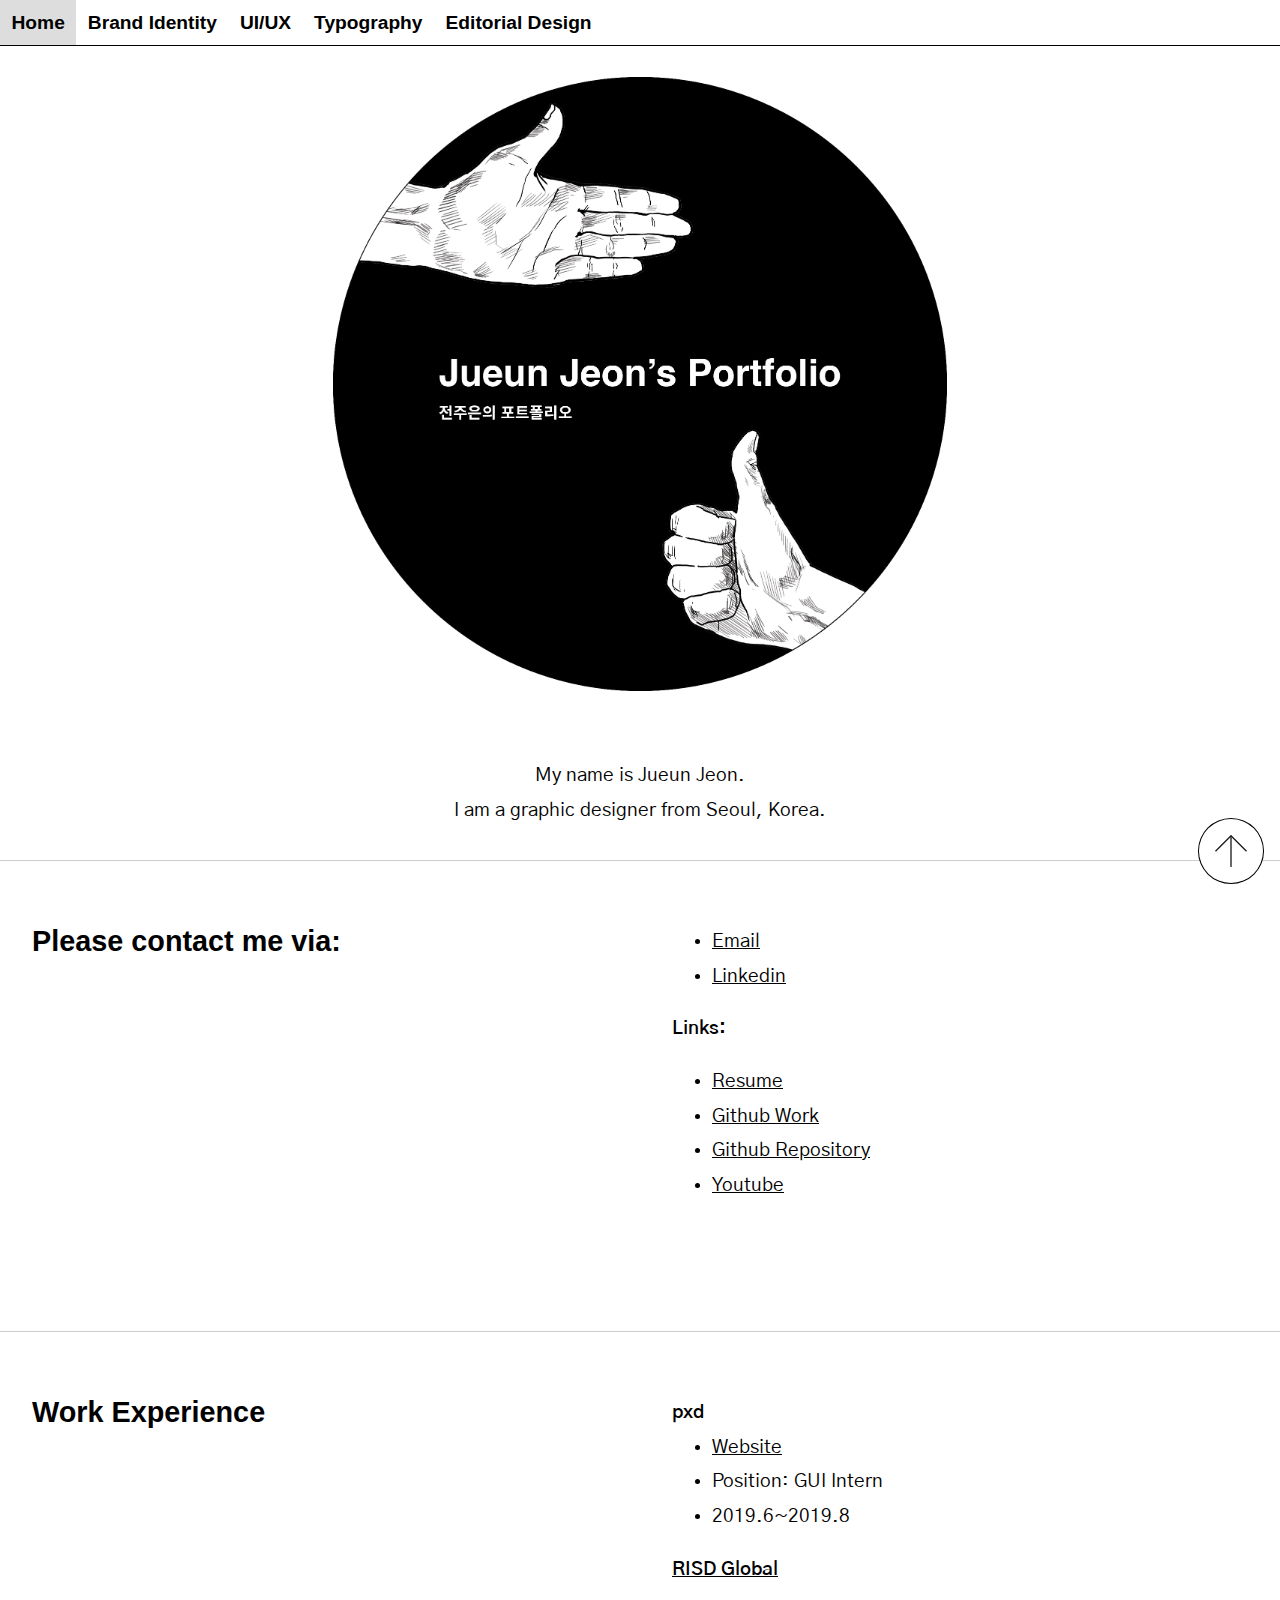
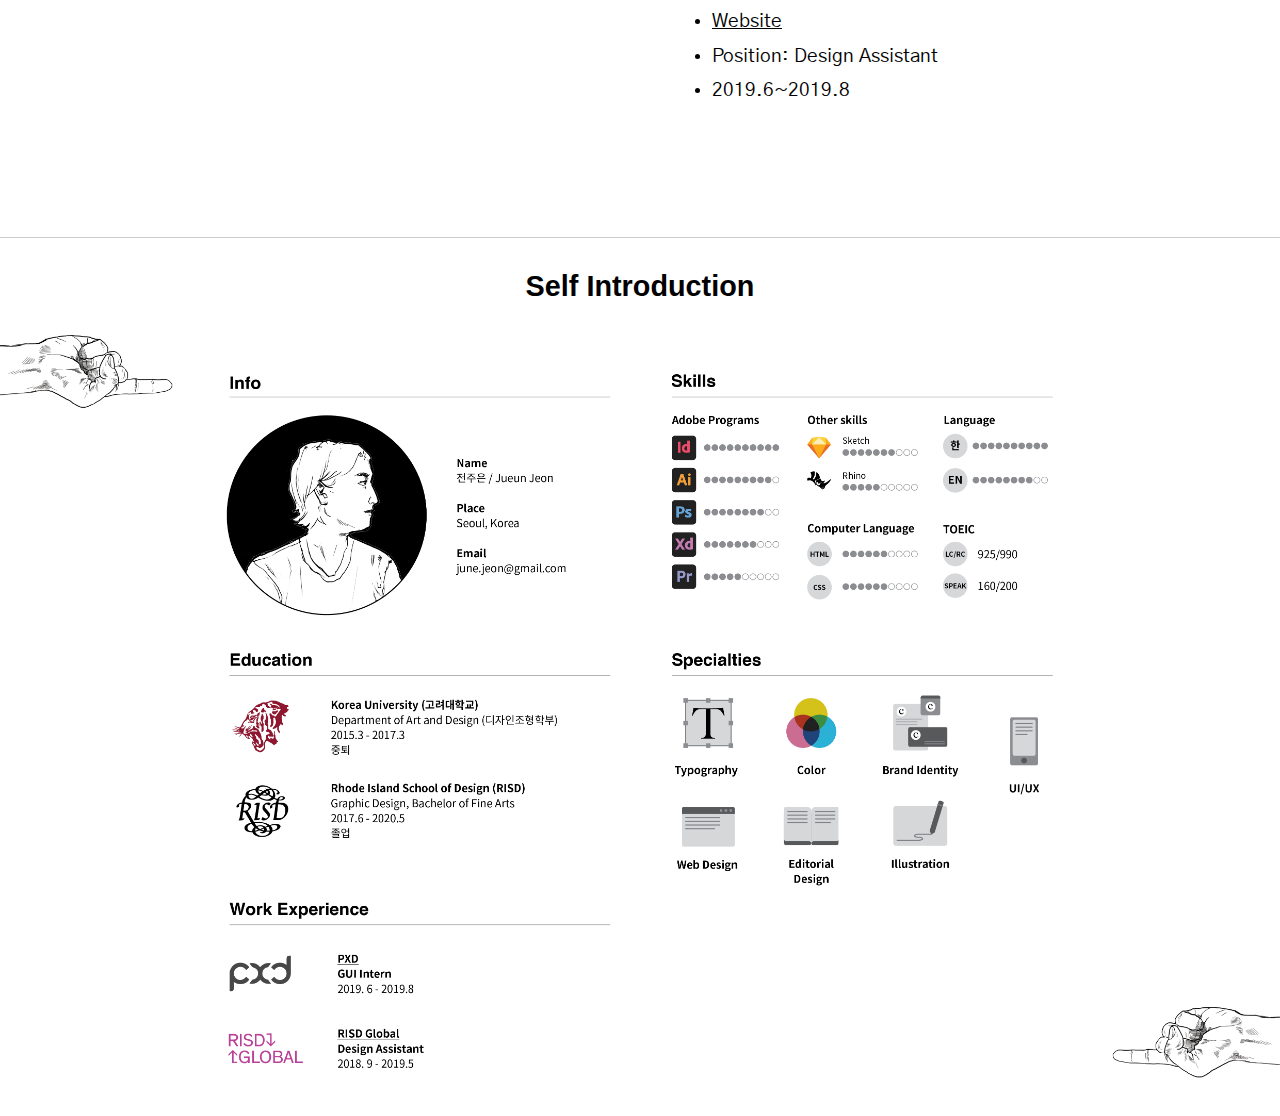
==== index.html @ e3647de5 "asdf" ====
<!DOCTYPE html>
<html>
    <head>
        <title>Jueun Jeon's Portfolio</title>
        <meta http-equiv="X-UA-Compatible" content = "ie=edge">
        <meta charset="utf-8"> <!-- able multiple language -->
        <meta name="description" content="">
        <meta name ="viewport" content="width=device-width">
        <link rel="icon" href="circle.png">
        <link rel="stylesheet" type="text/css" href="index.css">
        <script src="index.js"></script>
        <link href="https://fonts.googleapis.com/css2?family=Gothic+A1:wght@100;200;300;400;500;600;700;800;900&display=swap" rel="stylesheet">
    </head>
    <body>
        <div class="nav" id="myNav">
            <a class="current">Home</a>
            <a href="brand.html">Brand Identity</a>
            <a href="uiux.html">UI/UX</a>
            <a href="typo.html" >Typography</a>
            <a href ="edit.html" class="editorial">Editorial Design</a>
            <span href="javascript:void(0);" class="menu" onclick="navDrop()"> 
                Menu
            </span>
        </div>
        
        <div class="navmargin" id="top"></div>

        <div class="body">
            <a href="#top">
                <img src="arrow.svg" class="arrow">
            </a>
    
            <div class="titleimg">
                <img src="title.png">
            </div>


            <div class="innerbox" style="text-align:center;">
                <p>
                    My name is Jueun Jeon. <br> I am a graphic designer from Seoul, Korea.
                </p>
            </div>

    
            <div class="text" id="one">
                <div class="innerbox">
                    <h5>Please contact me via:</h5>
                </div>
                <div class="innerbox">
                    <ul>
                        <li> <a href="mailto:june.jeon@gmail.com" target="_blank">Email</a> </li>
                        <li> <a href="https://www.linkedin.com/in/jueun-jeon-0436/" target="_blank">Linkedin</a> </li>
                    </ul>
                    <br>
                    <h6>Links:</h6>
                    <br>
                    <ul>
                        <li> <a href="https://drive.google.com/file/d/1FuOrXKZ_UcK1FvTvm5HVzEsECyRc9Cbs/view?usp=sharing" target="blank">Resume</a></li>
                        <li> <a href="https://jjeon02.github.io" target="_blank">Github Work</a></li>
                        <li> <a href="https://github.com/jjeon02?tab=repositories" target="_blank">Github Repository</a></li>
                        <li> <a href="https://www.youtube.com/channel/UCnno8xepsPg9BO2COG3WyKw" target="blank">Youtube</a></li>
                    </ul>
                </div>
            </div>

            <div class="text" id="one">
                <div class="innerbox">
                    <h5>Work Experience</h5>

                </div>
                <div class="innerbox">
    
                    <h6>pxd</h6>
                    <ul>
                        <li><a href="https://www.pxd.co.kr/" target="_blank">Website</a></li>
                        <li>Position: GUI Intern</li>
                        <li>2019.6~2019.8</li>
                    </ul>
                    <br>
                    <h6><a href="https://global.risd.edu/" target="_blank">RISD Global</a></h6>
                    <br>
                    <ul>
                        <li><a href="https://global.risd.edu/" target="_blank">Website</a></li>
                        <li>Position: Design Assistant</li>
                        <li>2019.6~2019.8</li>
                    </ul>
                </div>
            </div>

            <div class="innerbox line" style="text-align:center;">
                <h5>Self Introduction</h5>
            </div>
            
            <img src="self.jpg" class="slide">
            <div style="width:100%;height:2em;"></div>
        </div>

        

    </body>
</html>
---- index.css ----
html,body{
    scroll-behavior: smooth;
    margin-left:0;padding: 0;
}

body{
    background: #ffffff;
    width: 100%;
    max-width: 1436px;
    margin:0 auto 0 auto;
    position:relative;
    left:0;right:0;
}

/* IMGS */
.titleimg{
    width:48%;
    margin:  2em auto 2em auto;
    animation: appearance 0.6s linear;
}

img{
    width:100%;
}

.video{
    width: 100%;
    height: 60%;
    max-width: 600px;
    margin: 6em auto 6em auto;
}

@keyframes appearance{
    0%{
        transform: translateY(10px);
        opacity:0;
    }
    100%{
        transform: translateY(0px);
        opacity:1;
    }
}

/* NAVIGATION BAR */
.nav{
    width:100vw;
    background-color: #ffffff;
    z-index: 4;
    position:fixed;
    top:0;left:0;right:0;
    border-bottom: 1.2px solid black;
    box-sizing:border-box;
    height: 2.9em;
}

.nav a{
    /* float: left; */
    color:black;
    display:block;
    float:left;
}

.nav a, .menu{
    font-family: 'Helvetica', sans-serif;
    font-weight: 600;
    font-size: 1.2em;
    text-decoration: none;
    padding: 0.6em;
}

.nav a:hover{
    color: black;
    text-decoration: none;
    background-color:#dddddd;
    transition: background-color 0.3s ease;
}

.nav a:active{
    color: black;
    background-color:#dddddd;
    transition: background-color 0.3s ease;
}

.current{
    background-color:#dddddd;
}

.navmargin{
    height: 2.8em;
}

/* TOP ICON */

.arrow{
    width: 2em;
    background: #ffffff;
    padding: 1em;
    border-radius: 50%;
    border: 1px solid black;
    position:fixed;
    bottom: 1em;
    right:1em;
    z-index: 4;
}

/* TYPOGRAPHY */

h1{
    font-family: 'Helvetica', sans-serif;
    font-weight: 800;
    font-size: 3em;
    text-decoration: none;
    color:white;
    margin:0px;
    text-align: center;

}

h2{
    font-family: 'Helvetica', sans-serif;
    font-weight: 800;
    font-size: 2.4em;
    text-decoration: none;
    color:black;
    margin:0;
}

h5{
    font-family: 'Helvetica', sans-serif;
    font-weight: 800;
    font-size: 1.8em;
    text-decoration: none;
    color:black;
    margin:0;
}

h6{
    font-weight: 600;
}

a{
    color: black;
}

p,ul{
    font-weight: 400;
}

p, ul, h6{
    font-family: 'Gothic A1', sans-serif;
    font-size: 1.2em;
    line-height: 1.8em;
    text-decoration: none;
    /* color:black; */
    margin:0;
}

/* DIVS */
.section, .text{
    display:flex;
    width:100%;
    animation: appearance 0.6s linear;
}

.text{
    border-top: 1px solid #cccccc;
    margin: 0 0 6em 0;
    padding: 2em 0 0 0;
}

.innerbox{
    width:100%; 
    box-sizing:border-box;
    padding: 2em;
}

.slide{
    width:100%;
    margin:0;padding:0;
    box-sizing:border-box;
    display:inline-block;
    left:0;right:0;bottom:0;
    animation: appearance 0.6s linear;
}

.line{
    border-top: 1px solid #cccccc;
}


/* SCROLLBAR */

::-webkit-scrollbar {
    width: 12px;
}

::-webkit-scrollbar-track {
    background:black;
}

::-webkit-scrollbar-thumb {
    background: #444;
    border-radius: 12px;
}

/* RESPONSIVE */


@media screen and (min-width:801px){

    /* NAVIGATION BAR */

    .menu{
        display:none;
    }

    .centertext{
        margin: 30% 0 30% 0;
    }

    .circle{
        width: 36vw;
        height:36vw;
        border-radius: 50%;
        background-color:black;
        color:white;
        margin:auto;
    }
}

@media screen and (max-width:800px){

    .centertext{
        top: 0;
        -ms-transform: translateY(0);
        transform: translateY(0);
    }

    .circle{
        width: 84vw;
        height:84vw;
        border-radius: 50%;
        background-color:black;
        color:white;
        margin:auto;
    }

    /* IMGS */
    .titleimg{
        width:96%;
        margin:  2em auto 2em auto;
        animation: appearance 0.6s linear;
    }
        
    /* SCROLLBAR */
    ::-webkit-scrollbar {
        display: none;
    }

    /* div */
    .section, .text{
        display:inline-block;
        width:100%;
    }

    .innerbox{
        padding: 1.2em 2em 1.2em 2em;
    }

    text{
        padding: 1em 0 0 0;
    }

    /* NAVIGATION BAR */
    .menu{
        display:block;
        float:right;
    }

    .menu:hover{
        color: black;
        background-color:#dddddd;
        transition: background-color 0.3s ease;
    }

    .nav a:not(:first-child){display:none;}

    .nav.responsive{
        left:0;
        border-bottom: 1px solid black;
    }

    .nav.responsive .menu {
        position: absolute;
        right:0; top:0;
    }

    .nav.responsive.home{
        position: absolute;
    }
    
    .nav.responsive a {
        float: none;
        display: block;
        text-align: left;
        background-color: #ffffff;
    }

    .nav.responsive a:hover{
        background-color:#dddddd;;
    }
    .editorial{
        border-bottom: 1px solid black;
    }
}
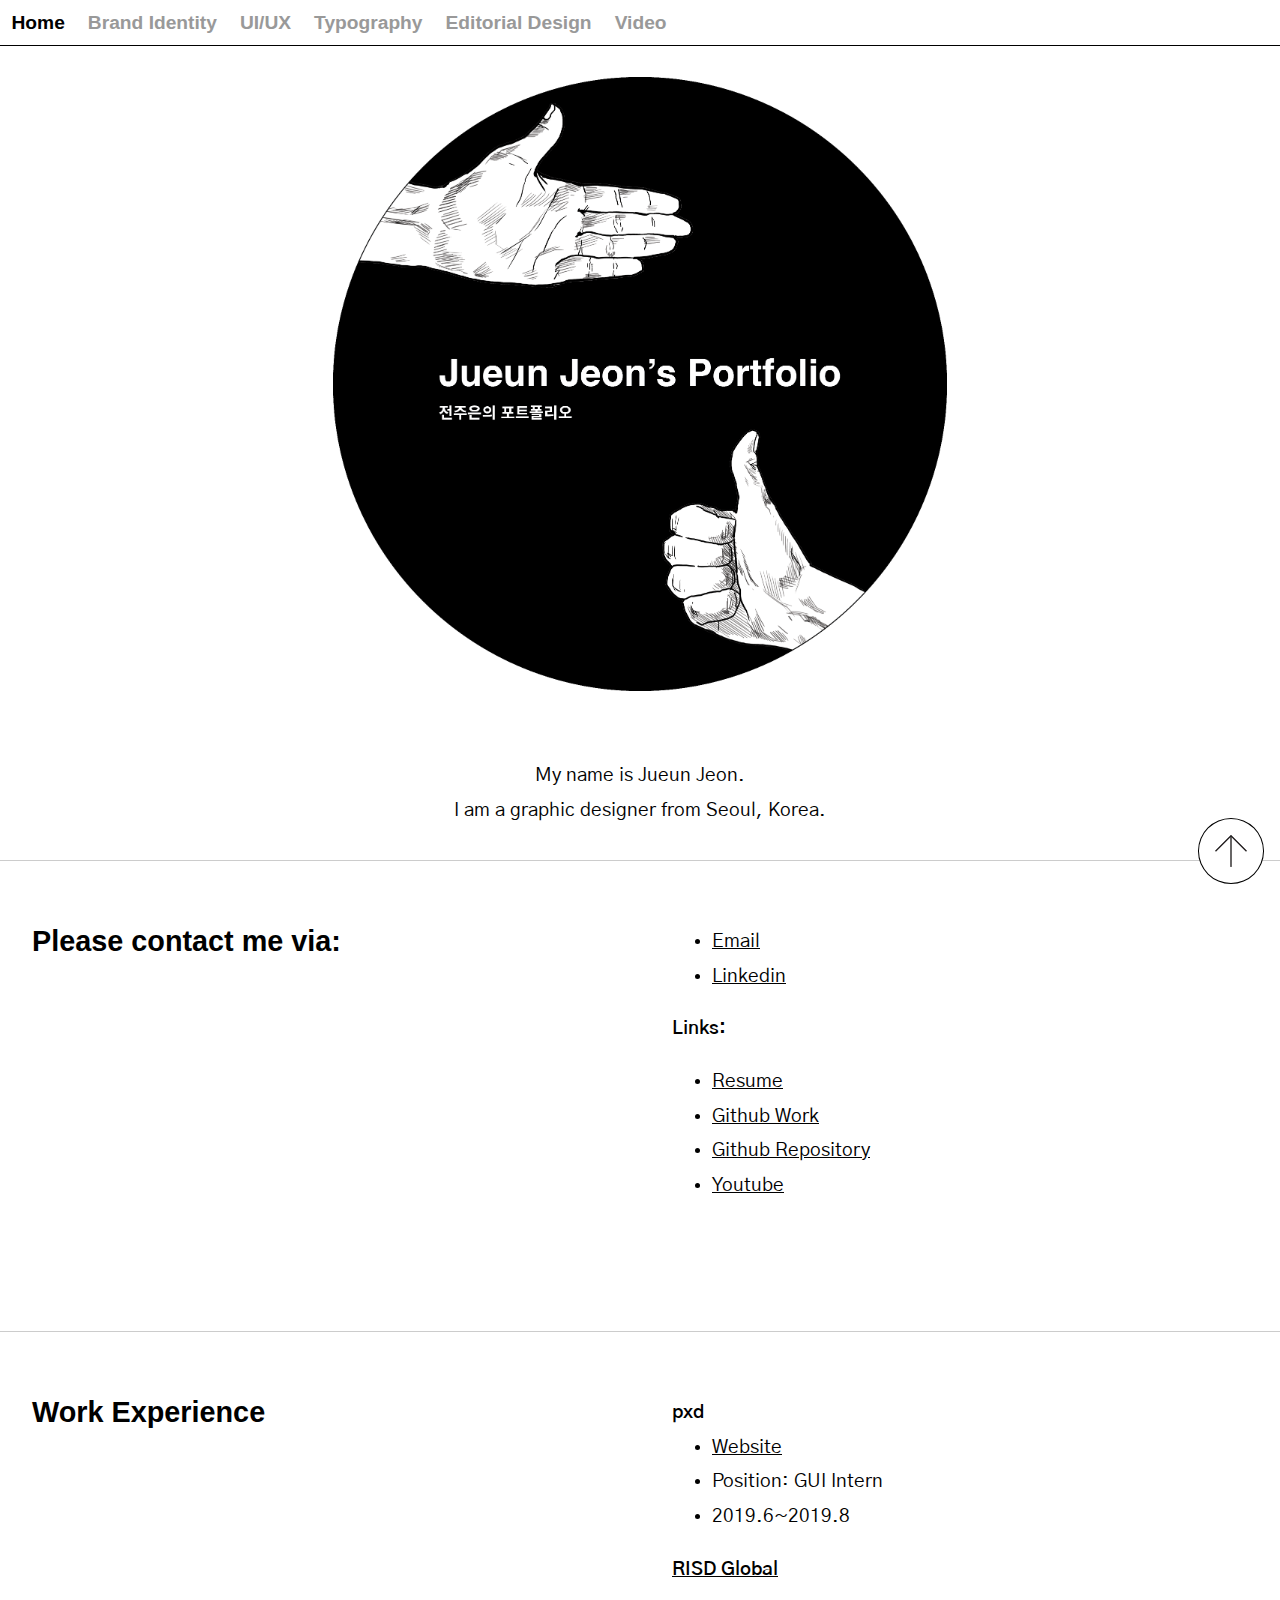
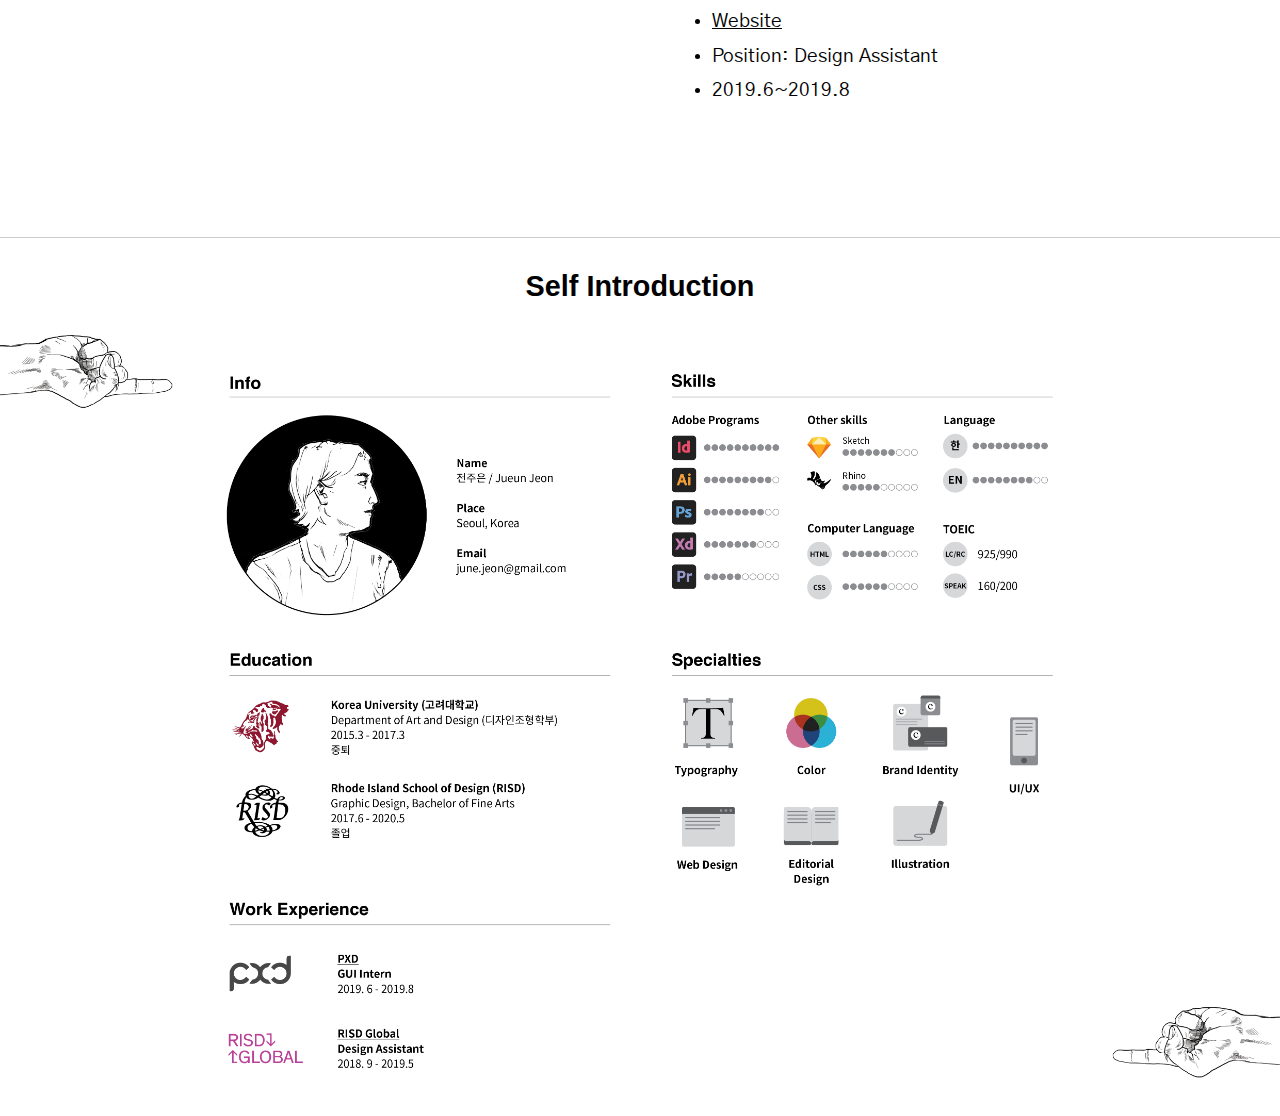
==== commit c85e1882: "visual_linke_fix" ====
--- a/index.html
+++ b/index.html
@@ -17,7 +17,8 @@
             <a href="brand.html">Brand Identity</a>
             <a href="uiux.html">UI/UX</a>
             <a href="typo.html" >Typography</a>
-            <a href ="edit.html" class="editorial">Editorial Design</a>
+            <a href ="edit.html">Editorial Design</a>
+            <a href ="video.html" class="nav-line">Video</a>
             <span href="javascript:void(0);" class="menu" onclick="navDrop()"> 
                 Menu
             </span>
--- a/index.css
+++ b/index.css
@@ -24,10 +24,19 @@
 }
 
 .video{
+    position:relative;
     width: 100%;
-    height: 60%;
-    max-width: 600px;
-    margin: 6em auto 6em auto;
+    padding-bottom: 480px;
+    margin: 6em auto 6em auto; 
+    max-width: 720px;
+}
+
+.video iframe{
+    position:absolute;
+    top:0;left:0;
+    width:100%;
+    height:100%;
+    max-height: 480px;
 }
 
 @keyframes appearance{
@@ -54,8 +63,7 @@
 }
 
 .nav a{
-    /* float: left; */
-    color:black;
+    color:#999999;
     display:block;
     float:left;
 }
@@ -71,18 +79,17 @@
 .nav a:hover{
     color: black;
     text-decoration: none;
-    background-color:#dddddd;
-    transition: background-color 0.3s ease;
+    /* background-color:#dddddd; */
+    transition: color 0.3s ease;
 }
 
 .nav a:active{
     color: black;
-    background-color:#dddddd;
-    transition: background-color 0.3s ease;
-}
-
-.current{
-    background-color:#dddddd;
+    transition: color 0.3s ease;
+}
+
+.nav a.current{
+    color: black;
 }
 
 .navmargin{
@@ -105,6 +112,10 @@
 
 /* TYPOGRAPHY */
 
+.center{
+    text-align:center;
+}
+
 h1{
     font-family: 'Helvetica', sans-serif;
     font-weight: 800;
@@ -275,11 +286,11 @@
     .menu{
         display:block;
         float:right;
+        color:#999999;
     }
 
     .menu:hover{
         color: black;
-        background-color:#dddddd;
         transition: background-color 0.3s ease;
     }
 
@@ -303,13 +314,14 @@
         float: none;
         display: block;
         text-align: left;
-        background-color: #ffffff;
+        color:#999999;
+        background-color: white;
     }
 
     .nav.responsive a:hover{
-        background-color:#dddddd;;
-    }
-    .editorial{
+        color:black;
+    }
+    .nav-line{
         border-bottom: 1px solid black;
     }
 }
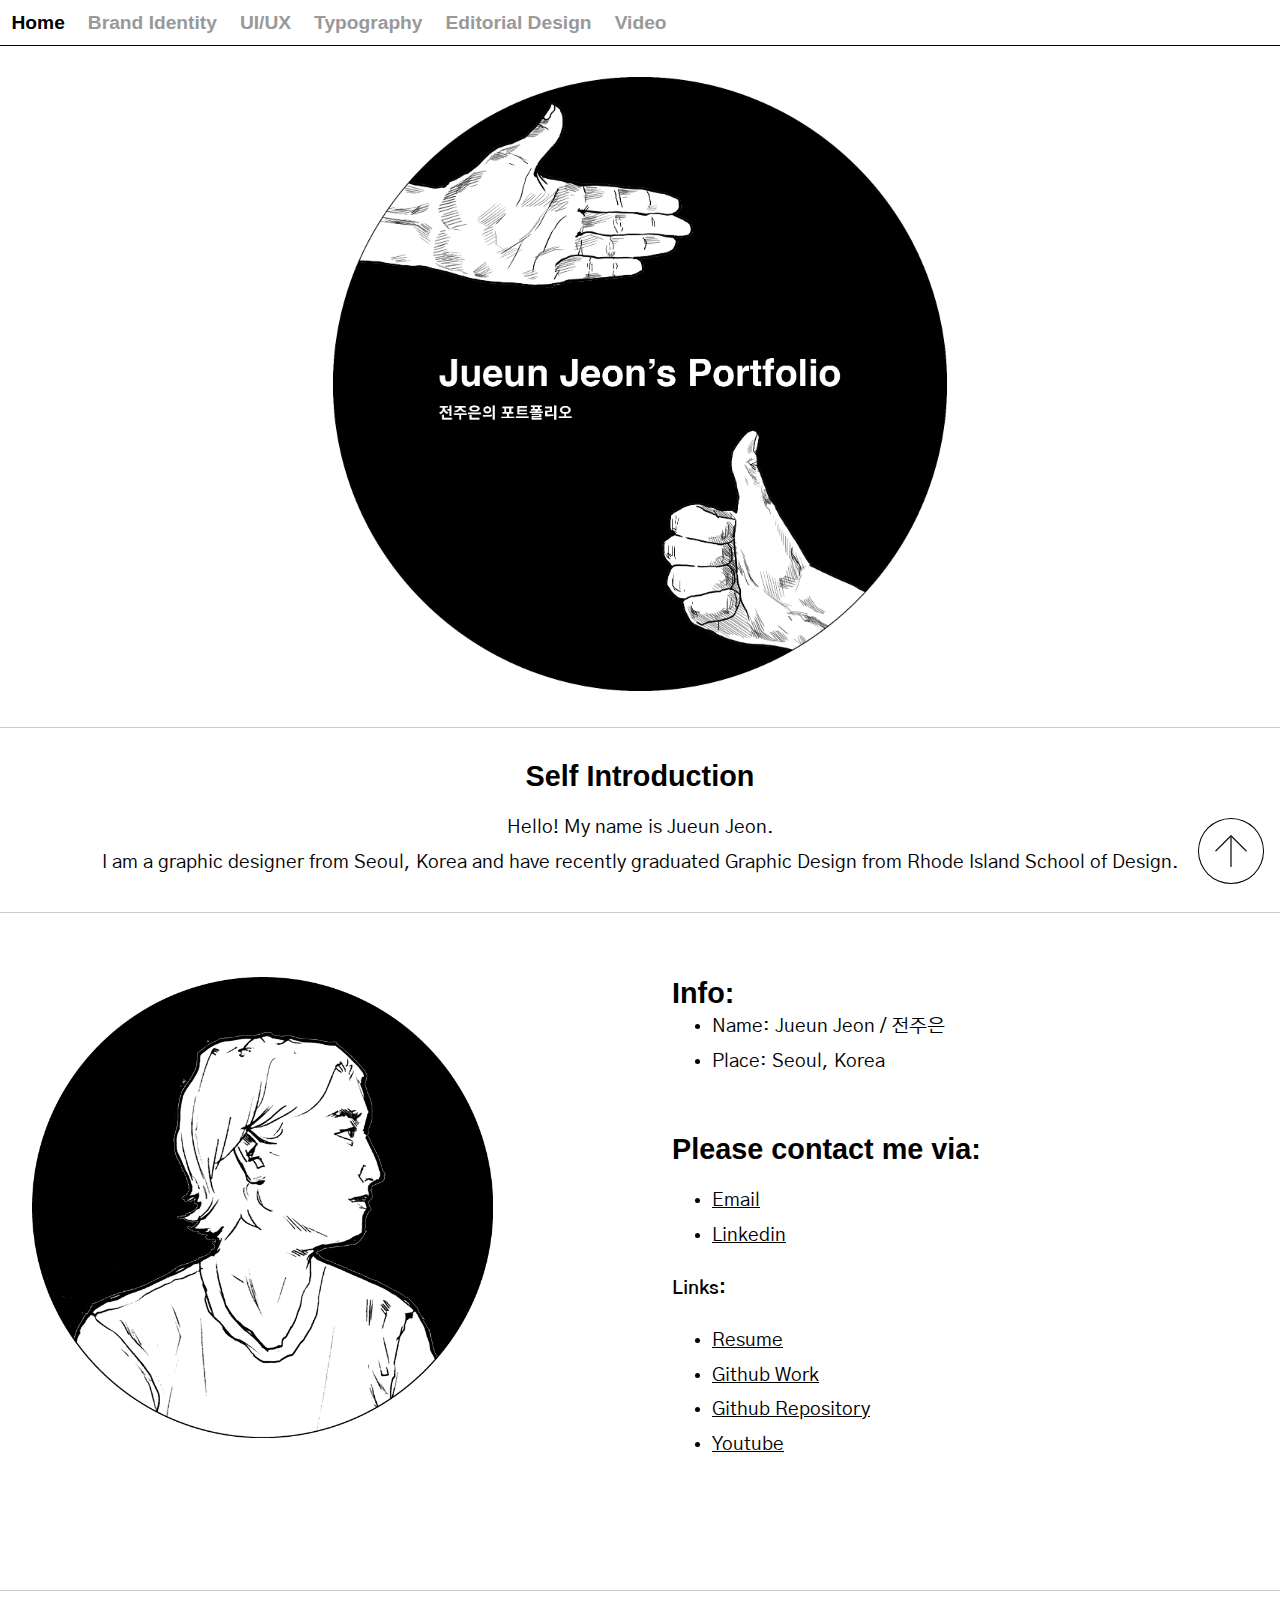
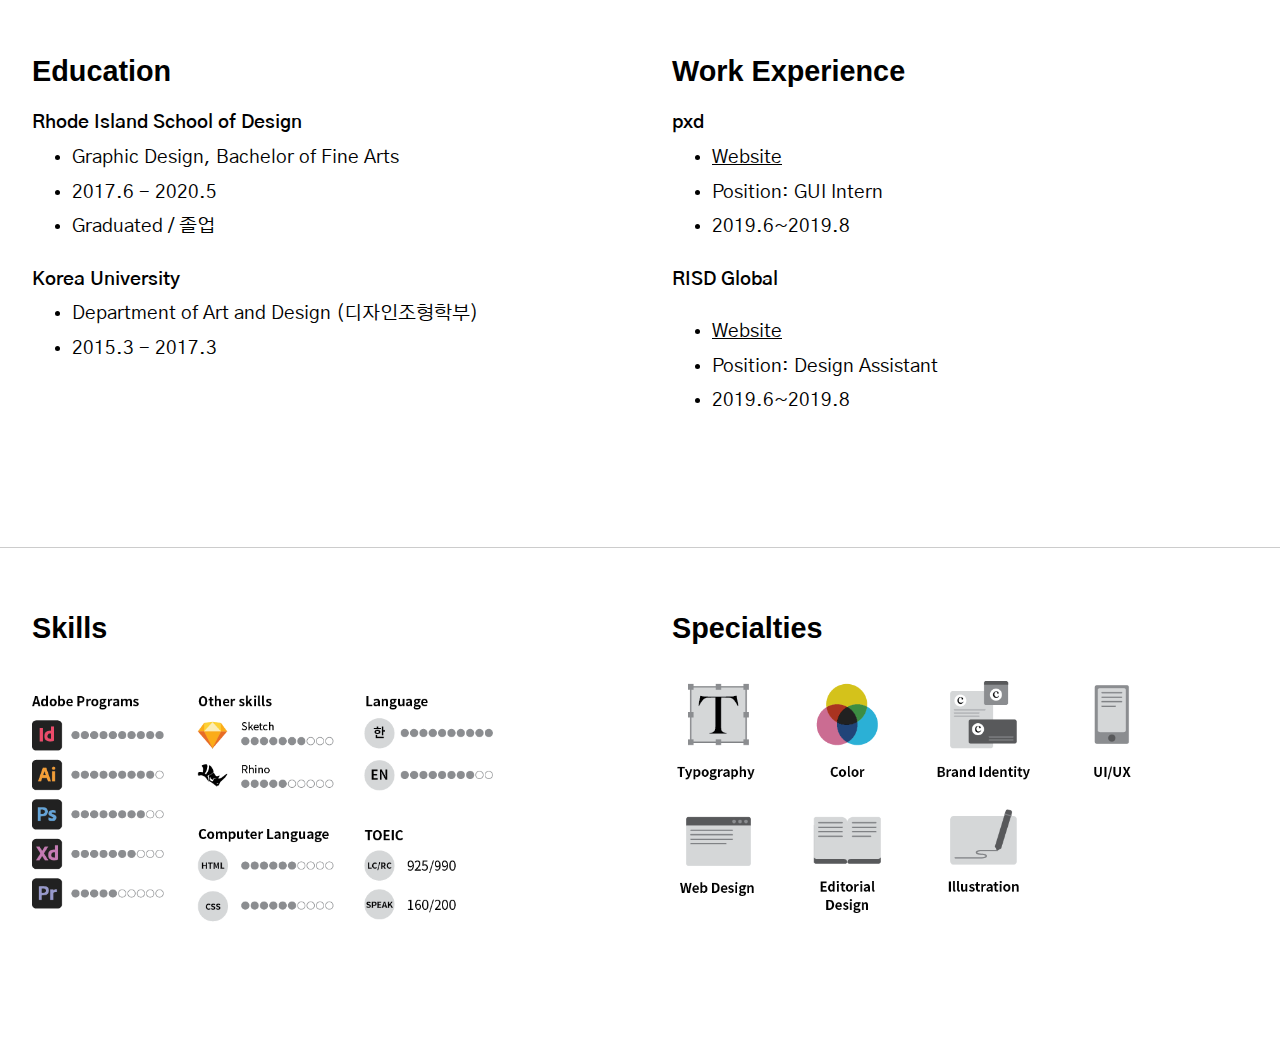
==== commit 76261bb1: "self" ====
--- a/index.html
+++ b/index.html
@@ -35,19 +35,26 @@
                 <img src="title.png">
             </div>
 
-
-            <div class="innerbox" style="text-align:center;">
+            <div class="innerbox line center">
+                <h5>Self Introduction</h5><br>
                 <p>
-                    My name is Jueun Jeon. <br> I am a graphic designer from Seoul, Korea.
+                    Hello! My name is Jueun Jeon.<br> 
+                    I am a graphic designer from Seoul, Korea and have recently graduated Graphic Design from Rhode Island School of Design. 
                 </p>
             </div>
-
     
             <div class="text" id="one">
                 <div class="innerbox">
-                    <h5>Please contact me via:</h5>
+                    <img src="portrait.png" style="width: 80%;">
                 </div>
                 <div class="innerbox">
+                    <h5>Info:</h5>
+                    <ul>
+                        <li>Name: Jueun Jeon / 전주은</li>
+                        <li>Place: Seoul, Korea</li>
+                    </ul>
+                    <br><br><br>
+                    <h5>Please contact me via:</h5><br>
                     <ul>
                         <li> <a href="mailto:june.jeon@gmail.com" target="_blank">Email</a> </li>
                         <li> <a href="https://www.linkedin.com/in/jueun-jeon-0436/" target="_blank">Linkedin</a> </li>
@@ -66,11 +73,22 @@
 
             <div class="text" id="one">
                 <div class="innerbox">
-                    <h5>Work Experience</h5>
-
+                    <h5>Education</h5><br>
+                    <h6>Rhode Island School of Design</h6>
+                    <ul>
+                        <li>Graphic Design, Bachelor of Fine Arts</li>
+                        <li>2017.6 - 2020.5</li>
+                        <li>Graduated / 졸업</li>
+                    </ul>
+                    <br>
+                    <h6>Korea University</h6>
+                    <ul>
+                        <li>Department of Art and Design (디자인조형학부)</li>
+                        <li>2015.3 - 2017.3  </li>
+                    </ul>
                 </div>
                 <div class="innerbox">
-    
+                    <h5>Work Experience</h5><br>
                     <h6>pxd</h6>
                     <ul>
                         <li><a href="https://www.pxd.co.kr/" target="_blank">Website</a></li>
@@ -78,7 +96,7 @@
                         <li>2019.6~2019.8</li>
                     </ul>
                     <br>
-                    <h6><a href="https://global.risd.edu/" target="_blank">RISD Global</a></h6>
+                    <h6>RISD Global</h6>
                     <br>
                     <ul>
                         <li><a href="https://global.risd.edu/" target="_blank">Website</a></li>
@@ -88,12 +106,17 @@
                 </div>
             </div>
 
-            <div class="innerbox line" style="text-align:center;">
-                <h5>Self Introduction</h5>
+            <div class="text">
+                <div class="innerbox">
+                    <h5>Skills</h5><br><br>
+                    <img src="self_skills.png" style="width:80%;">
+                </div>
+                <div class="innerbox">
+                    <h5>Specialties</h5><br><br>
+                    <img src="self_special.png" style="width:80%;">
+                </div>
             </div>
-            
-            <img src="self.jpg" class="slide">
-            <div style="width:100%;height:2em;"></div>
+
         </div>
 
         
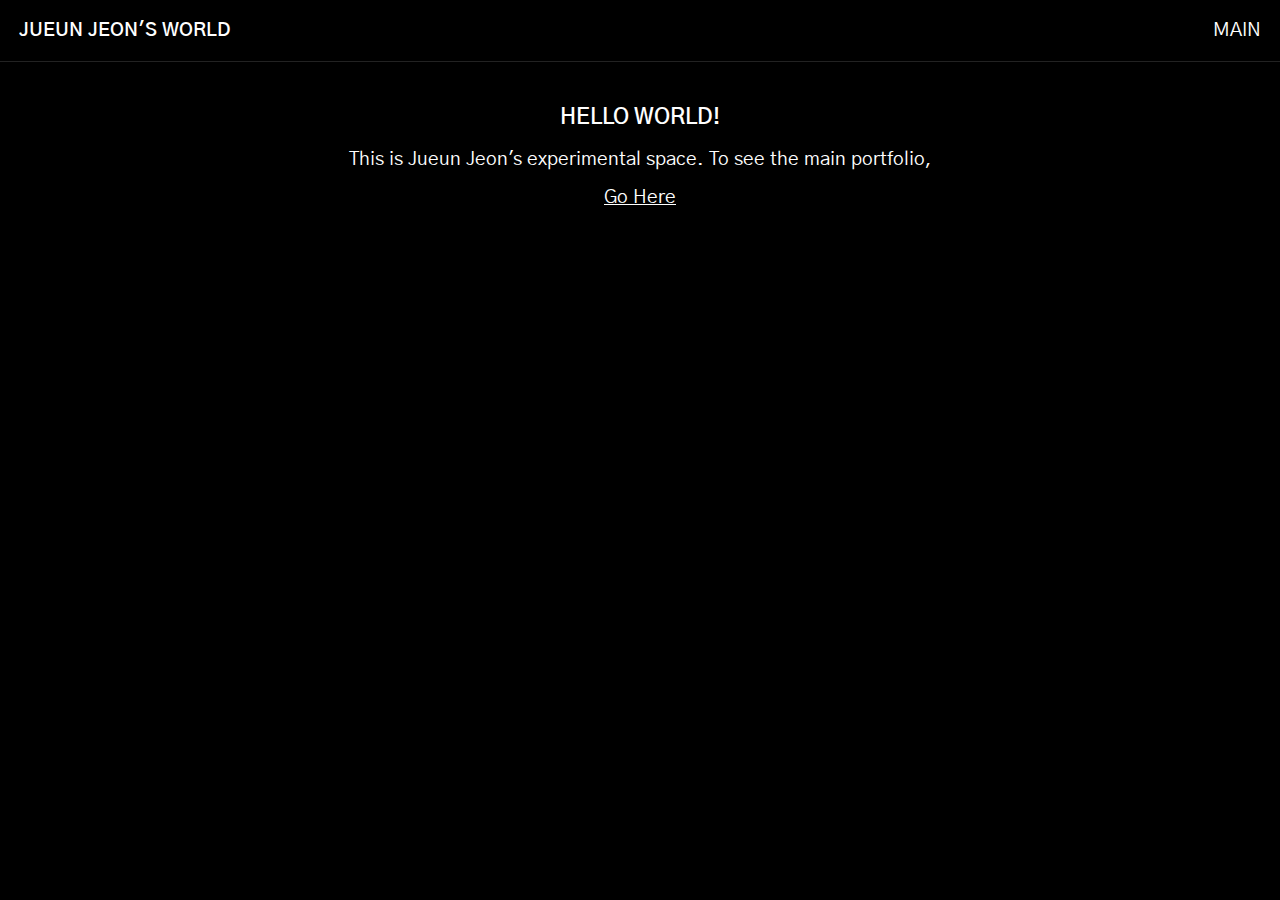
==== commit dac2de28: "helloworld" ====
--- a/index.html
+++ b/index.html
@@ -8,118 +8,40 @@
         <meta name ="viewport" content="width=device-width">
         <link rel="icon" href="circle.png">
         <link rel="stylesheet" type="text/css" href="index.css">
-        <script src="index.js"></script>
         <link href="https://fonts.googleapis.com/css2?family=Gothic+A1:wght@100;200;300;400;500;600;700;800;900&display=swap" rel="stylesheet">
     </head>
     <body>
-        <div class="nav" id="myNav">
-            <a class="current">Home</a>
-            <a href="brand.html">Brand Identity</a>
-            <a href="uiux.html">UI/UX</a>
-            <a href="typo.html" >Typography</a>
-            <a href ="edit.html">Editorial Design</a>
-            <a href ="video.html" class="nav-line">Video</a>
-            <span href="javascript:void(0);" class="menu" onclick="navDrop()"> 
-                Menu
-            </span>
-        </div>
+        <header class="nav">
+            <div class="nav-container">
+                <nav class="navbar">
+                    <h6><a href="index.html" class="logo">Jueun Jeon's World</a></h6>
+                    <ul>
+                        <li><a href="https://jjeon02.github.io/portfolio/" target="_blank">Main</a></li>
+                    </ul>
+                    <button class="navbutton">
+                        <span></span>
+                        <span></span>
+                        <span></span>
+                    </button>
+                </nav>
+            </div>
+        </header>
         
         <div class="navmargin" id="top"></div>
 
         <div class="body">
-            <a href="#top">
-                <img src="arrow.svg" class="arrow">
-            </a>
     
-            <div class="titleimg">
-                <img src="title.png">
-            </div>
-
-            <div class="innerbox line center">
-                <h5>Self Introduction</h5><br>
+            <div class="innerbox center">
+                <h5>Hello World!</h5>
                 <p>
-                    Hello! My name is Jueun Jeon.<br> 
-                    I am a graphic designer from Seoul, Korea and have recently graduated Graphic Design from Rhode Island School of Design. 
+                    This is Jueun Jeon's experimental space. To see the main portfolio,
                 </p>
+                <p> <a href="https://jjeon02.github.io/portfolio/" target="_blank">Go Here</a></p>
             </div>
     
-            <div class="text" id="one">
-                <div class="innerbox">
-                    <img src="portrait.png" style="width: 80%;">
-                </div>
-                <div class="innerbox">
-                    <h5>Info:</h5>
-                    <ul>
-                        <li>Name: Jueun Jeon / 전주은</li>
-                        <li>Place: Seoul, Korea</li>
-                    </ul>
-                    <br><br><br>
-                    <h5>Please contact me via:</h5><br>
-                    <ul>
-                        <li> <a href="mailto:june.jeon@gmail.com" target="_blank">Email</a> </li>
-                        <li> <a href="https://www.linkedin.com/in/jueun-jeon-0436/" target="_blank">Linkedin</a> </li>
-                    </ul>
-                    <br>
-                    <h6>Links:</h6>
-                    <br>
-                    <ul>
-                        <li> <a href="https://drive.google.com/file/d/1FuOrXKZ_UcK1FvTvm5HVzEsECyRc9Cbs/view?usp=sharing" target="blank">Resume</a></li>
-                        <li> <a href="https://jjeon02.github.io" target="_blank">Github Work</a></li>
-                        <li> <a href="https://github.com/jjeon02?tab=repositories" target="_blank">Github Repository</a></li>
-                        <li> <a href="https://www.youtube.com/channel/UCnno8xepsPg9BO2COG3WyKw" target="blank">Youtube</a></li>
-                    </ul>
-                </div>
-            </div>
-
-            <div class="text" id="one">
-                <div class="innerbox">
-                    <h5>Education</h5><br>
-                    <h6>Rhode Island School of Design</h6>
-                    <ul>
-                        <li>Graphic Design, Bachelor of Fine Arts</li>
-                        <li>2017.6 - 2020.5</li>
-                        <li>Graduated / 졸업</li>
-                    </ul>
-                    <br>
-                    <h6>Korea University</h6>
-                    <ul>
-                        <li>Department of Art and Design (디자인조형학부)</li>
-                        <li>2015.3 - 2017.3  </li>
-                    </ul>
-                </div>
-                <div class="innerbox">
-                    <h5>Work Experience</h5><br>
-                    <h6>pxd</h6>
-                    <ul>
-                        <li><a href="https://www.pxd.co.kr/" target="_blank">Website</a></li>
-                        <li>Position: GUI Intern</li>
-                        <li>2019.6~2019.8</li>
-                    </ul>
-                    <br>
-                    <h6>RISD Global</h6>
-                    <br>
-                    <ul>
-                        <li><a href="https://global.risd.edu/" target="_blank">Website</a></li>
-                        <li>Position: Design Assistant</li>
-                        <li>2019.6~2019.8</li>
-                    </ul>
-                </div>
-            </div>
-
-            <div class="text">
-                <div class="innerbox">
-                    <h5>Skills</h5><br><br>
-                    <img src="self_skills.png" style="width:80%;">
-                </div>
-                <div class="innerbox">
-                    <h5>Specialties</h5><br><br>
-                    <img src="self_special.png" style="width:80%;">
-                </div>
-            </div>
-
-        </div>
-
-        
+           
+        <!-- JS -->
+        <script src="index.js"></script>
 
     </body>
 </html>--- a/index.css
+++ b/index.css
@@ -1,12 +1,15 @@
-html,body{
+/* default css start */
+*{
+    margin: 0;
+    padding: 0;
+    box-sizing: border-box;
     scroll-behavior: smooth;
-    margin-left:0;padding: 0;
-}
+    outline:none;
+}
+
 
 body{
-    background: #ffffff;
-    width: 100%;
-    max-width: 1436px;
+    background: #000000;
     margin:0 auto 0 auto;
     position:relative;
     left:0;right:0;
@@ -50,65 +53,109 @@
     }
 }
 
-/* NAVIGATION BAR */
+/* NAVBAR */
 .nav{
-    width:100vw;
-    background-color: #ffffff;
+    background: black;
+    margin:0;padding: 0;
+    font-size:1em;
+    color:black;
+    position:fixed;
+    width:100%;
     z-index: 4;
-    position:fixed;
-    top:0;left:0;right:0;
-    border-bottom: 1.2px solid black;
-    box-sizing:border-box;
-    height: 2.9em;
-}
-
-.nav a{
-    color:#999999;
-    display:block;
-    float:left;
-}
-
-.nav a, .menu{
-    font-family: 'Helvetica', sans-serif;
-    font-weight: 600;
-    font-size: 1.2em;
+    text-transform: uppercase;
+    border-bottom: 1px solid #222222;
+}
+
+.nav-container {
+    width: 100%;
+    max-width: 1440px;
+    margin: 0 auto; padding:0;
+}
+
+.navbar{
+    display: flex;
+    justify-content:space-between;
+    width:100%;
+}
+
+.navbar h6, .navbar ul{
+    line-height: 1.2em;
+    margin: 0; padding: 0;
+    list-style: none;
+    display: flex;
+}
+
+.navbar h6 a,.navbar ul li a{  
+    display: block;
     text-decoration: none;
-    padding: 0.6em;
-}
-
-.nav a:hover{
-    color: black;
-    text-decoration: none;
-    /* background-color:#dddddd; */
-    transition: color 0.3s ease;
-}
-
-.nav a:active{
-    color: black;
-    transition: color 0.3s ease;
-}
-
-.nav a.current{
-    color: black;
+    margin: 1em;
+}
+
+.navbar h6 a{font-weight:600;}
+.navbar ul li a{font-weight: 400;}
+
+
+/* nav-toggler css start */
+.navbutton{
+    border-width: 2px;
+    border-style: solid;
+    border-color: rgba(0,0,0,0);
+    padding: 5px;
+    background-color: transparent;
+    cursor: pointer;
+    height: 40px;
+    display: none;
+    outline:none;
+    margin:1em;
+}
+
+.navbutton span{
+    width: 2em;
+    height: .3em;
+    border-top: 2px solid black;
+    display: block;
+    margin: 4px 0 4px 0;
 }
 
 .navmargin{
-    height: 2.8em;
-}
-
-/* TOP ICON */
-
-.arrow{
-    width: 2em;
-    background: #ffffff;
-    padding: 1em;
-    border-radius: 50%;
-    border: 1px solid black;
-    position:fixed;
-    bottom: 1em;
-    right:1em;
-    z-index: 4;
-}
+    width:100%;
+    height:4em;
+}
+
+/* NAV RELATIVE*/
+@media screen and (max-width: 890px) {
+
+    .nav-container {max-width: 890px}
+    .navbar h6{margin: 0.2em 0 0 1em;}
+    .navbar ul {
+        position: absolute;
+        width: 100%;
+        max-height:0;
+        padding-top: 1em;
+        left:0;top:2.4em;
+        flex-direction: column;
+        align-items: center;
+        background-color: rgba(0,0,0,1);
+        overflow: hidden;
+        transition: .4s linear;
+    }
+
+    .navbar ul li {text-align: center; }
+    .navbar ul li a {
+        margin: 1em 2em 1em 2em;
+    }
+    .navbar ul.open {
+        max-height: 100vh;
+        overflow: visible;
+        border-bottom: 1px solid #222222;
+    }
+
+    /* nav-toggler */
+    .navbutton{display: block;}
+
+}
+
+
 
 /* TYPOGRAPHY */
 
@@ -116,57 +163,40 @@
     text-align:center;
 }
 
-h1{
-    font-family: 'Helvetica', sans-serif;
-    font-weight: 800;
-    font-size: 3em;
+h2, h5, h6,p, ul{
+    font-family: 'Gothic A1', sans-serif;
     text-decoration: none;
     color:white;
-    margin:0px;
-    text-align: center;
-
+    margin:0;
 }
 
 h2{
-    font-family: 'Helvetica', sans-serif;
-    font-weight: 800;
-    font-size: 2.4em;
-    text-decoration: none;
-    color:black;
-    margin:0;
+    font-weight: 800;font-size: 2.4em;
 }
 
 h5{
-    font-family: 'Helvetica', sans-serif;
-    font-weight: 800;
-    font-size: 1.8em;
-    text-decoration: none;
-    color:black;
-    margin:0;
-}
-
-h6{
     font-weight: 600;
-}
-
-a{
-    color: black;
-}
-
-p,ul{
-    font-weight: 400;
-}
+    font-size: 1.4em;
+    line-height: 2em;
+    text-transform: uppercase;
+}
+
+h6{font-weight: 800;}
+
+p,ul{font-weight:400;}
 
 p, ul, h6{
-    font-family: 'Gothic A1', sans-serif;
     font-size: 1.2em;
-    line-height: 1.8em;
-    text-decoration: none;
-    /* color:black; */
-    margin:0;
-}
+    line-height: 2em;
+}
+
+a{color:white; cursor: pointer;}
+a:hover{ color:blue;transition: color 0.2s linear;}
+a:active{color:white;}
 
 /* DIVS */
+.body{max-width:1440px;margin:auto;}
+
 .section, .text{
     display:flex;
     width:100%;
@@ -174,30 +204,41 @@
 }
 
 .text{
-    border-top: 1px solid #cccccc;
-    margin: 0 0 6em 0;
-    padding: 2em 0 0 0;
+    border-top: 1px solid #222222;
+    margin: 0;
+    padding: 2em;
 }
 
 .innerbox{
     width:100%; 
-    box-sizing:border-box;
     padding: 2em;
 }
 
 .slide{
     width:100%;
     margin:0;padding:0;
-    box-sizing:border-box;
-    display:inline-block;
-    left:0;right:0;bottom:0;
+    display:block;
+    left:0;right:0;bottom:0;top:0;
     animation: appearance 0.6s linear;
 }
 
+.slide-wrap{width:100%;}
+
+.image{
+    width:100%;
+}
+
 .line{
-    border-top: 1px solid #cccccc;
-}
-
+    border-top: 1px solid #222222;
+}
+
+footer{
+    background-color: black;
+}
+
+footer h5, footer p, footer p a{
+    color:white;
+}
 
 /* SCROLLBAR */
 
@@ -270,7 +311,7 @@
 
     /* div */
     .section, .text{
-        display:inline-block;
+        display: inline-block;
         width:100%;
     }
 
@@ -282,47 +323,6 @@
         padding: 1em 0 0 0;
     }
 
-    /* NAVIGATION BAR */
-    .menu{
-        display:block;
-        float:right;
-        color:#999999;
-    }
-
-    .menu:hover{
-        color: black;
-        transition: background-color 0.3s ease;
-    }
-
-    .nav a:not(:first-child){display:none;}
-
-    .nav.responsive{
-        left:0;
-        border-bottom: 1px solid black;
-    }
-
-    .nav.responsive .menu {
-        position: absolute;
-        right:0; top:0;
-    }
-
-    .nav.responsive.home{
-        position: absolute;
-    }
-    
-    .nav.responsive a {
-        float: none;
-        display: block;
-        text-align: left;
-        color:#999999;
-        background-color: white;
-    }
-
-    .nav.responsive a:hover{
-        color:black;
-    }
-    .nav-line{
-        border-bottom: 1px solid black;
-    }
-}
-
+
+}
+
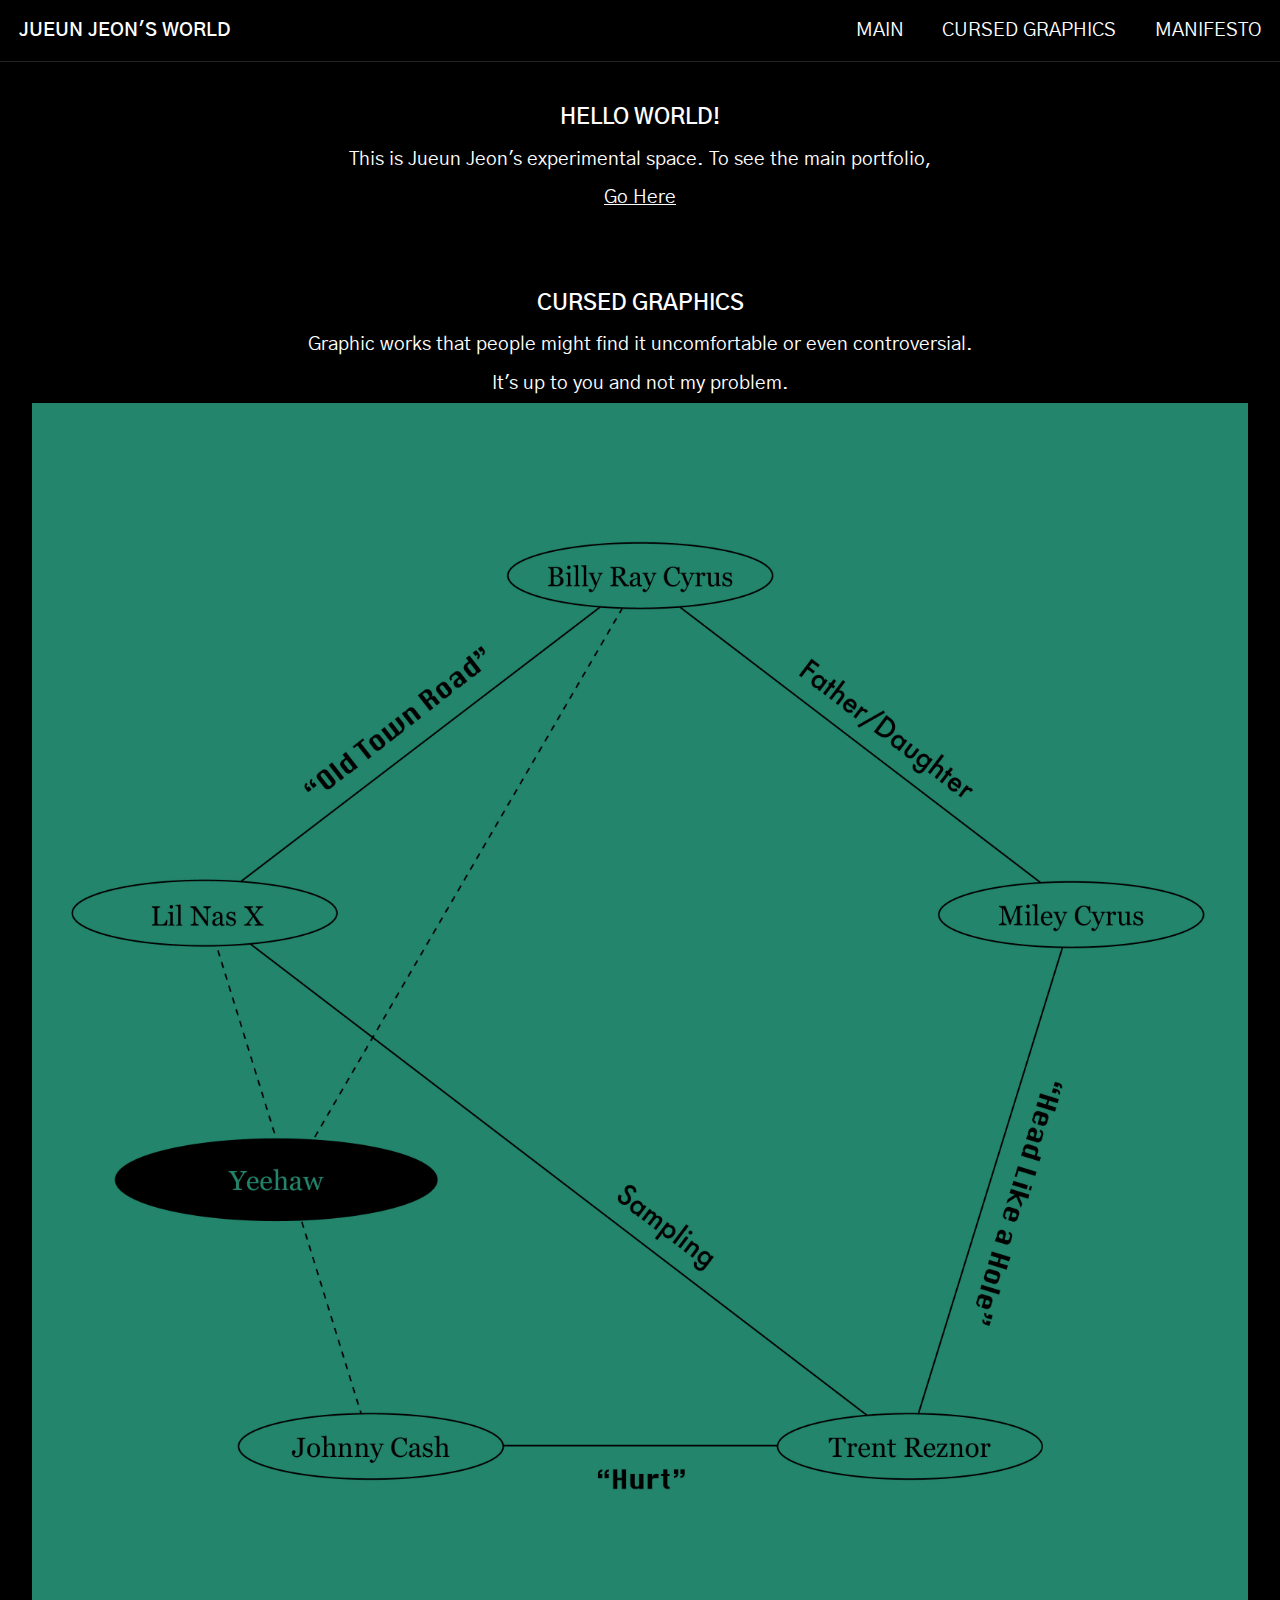
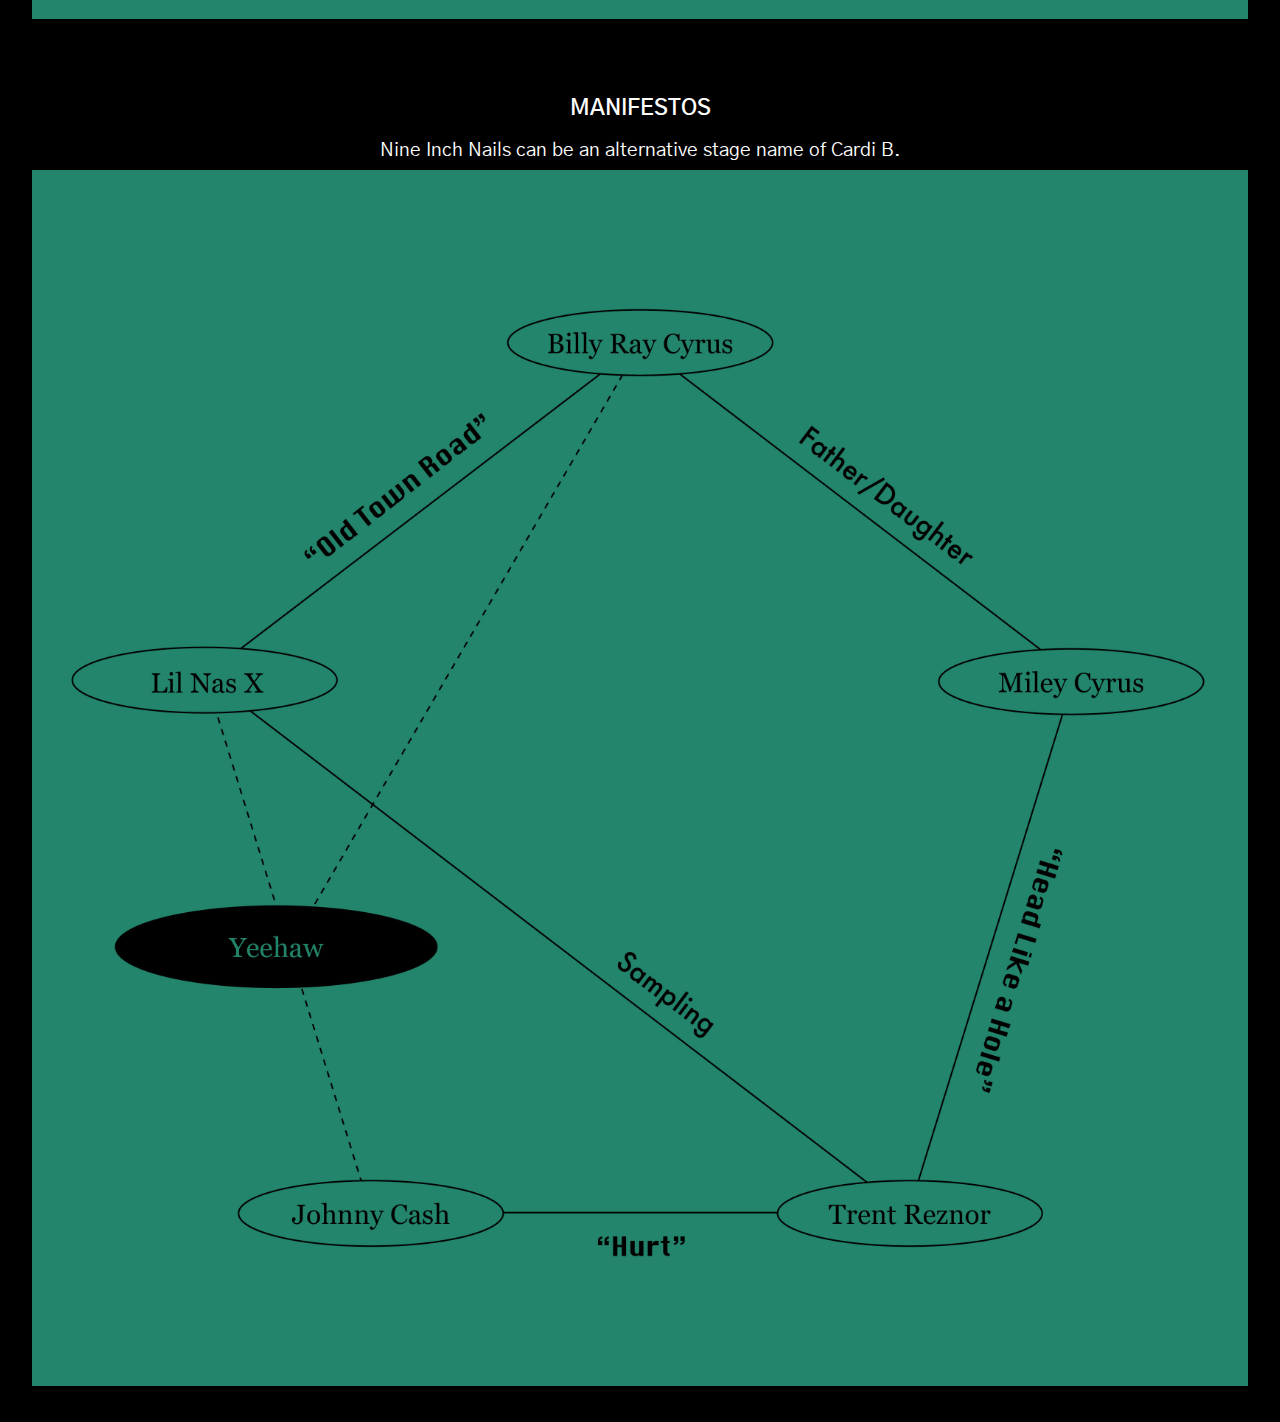
==== commit 2173d80d: "sdfghj" ====
--- a/index.html
+++ b/index.html
@@ -17,6 +17,8 @@
                     <h6><a href="index.html" class="logo">Jueun Jeon's World</a></h6>
                     <ul>
                         <li><a href="https://jjeon02.github.io/portfolio/" target="_blank">Main</a></li>
+                        <li><a href="#cursed">Cursed Graphics</a></li>
+                        <li><a href="#cursed">Manifesto</a></li>
                     </ul>
                     <button class="navbutton">
                         <span></span>
@@ -38,7 +40,24 @@
                 </p>
                 <p> <a href="https://jjeon02.github.io/portfolio/" target="_blank">Go Here</a></p>
             </div>
-    
+
+            <div class="innerbox center" id="cursed">
+                <h5>Cursed Graphics</h5>
+                <p>
+                    Graphic works that people might find it uncomfortable or even controversial.<br>
+                    It's up to you and not my problem.
+                </p>
+                <img src="music_chart.jpg">
+            </div>
+
+            <div class="innerbox center" id="cursed">
+                <h5>Manifestos</h5>
+                <p>
+                    Nine Inch Nails can be an alternative stage name of Cardi B.
+                </p>
+                <img src="music_chart.jpg">
+            </div>
+
            
         <!-- JS -->
         <script src="index.js"></script>
